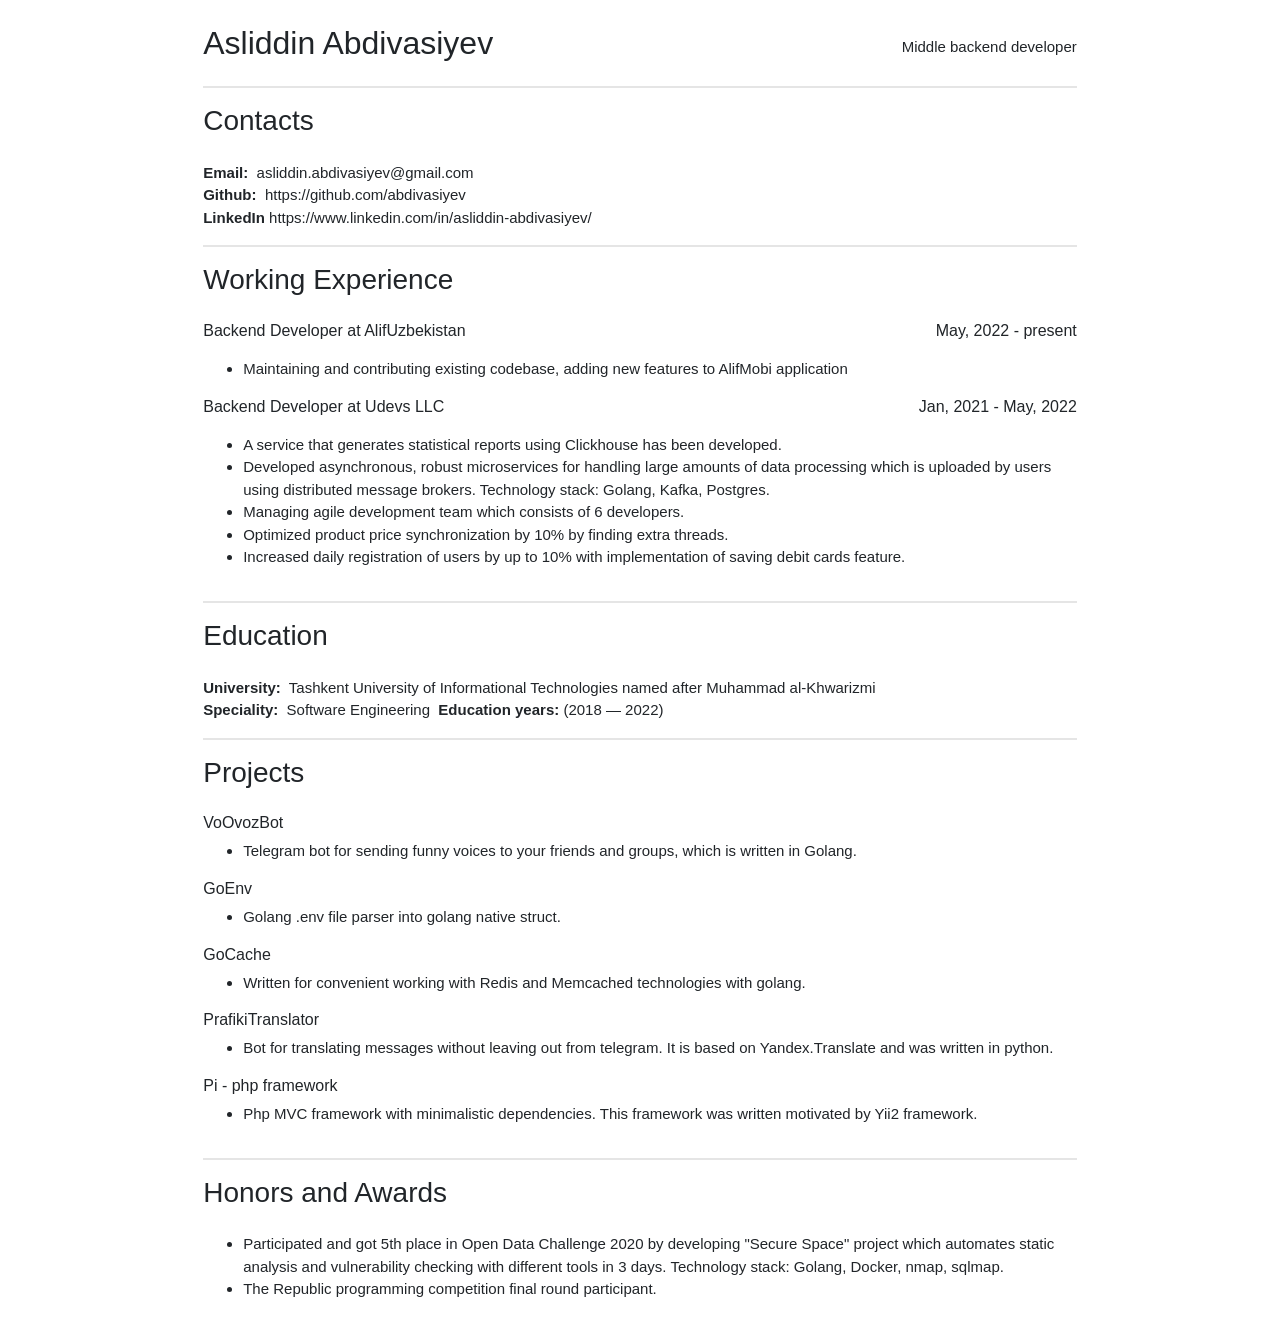
==== index.html @ f3519c17 "Update index.html" ====
<!DOCTYPE html>
<html lang="en">
  <head>
    <meta charset="UTF-8" />
    <meta http-equiv="X-UA-Compatible" content="IE=edge" />
    <meta name="viewport" content="width=device-width, initial-scale=1.0" />

    <link
      rel="stylesheet"
      href="https://maxcdn.bootstrapcdn.com/bootstrap/4.0.0/css/bootstrap.min.css"
      integrity="sha384-Gn5384xqQ1aoWXA+058RXPxPg6fy4IWvTNh0E263XmFcJlSAwiGgFAW/dAiS6JXm"
      crossorigin="anonymous"
    />
    <link
      rel="stylesheet"
      href="https://cdnjs.cloudflare.com/ajax/libs/font-awesome/6.0.0-beta3/css/all.min.css"
      integrity="sha512-Fo3rlrZj/k7ujTnHg4CGR2D7kSs0v4LLanw2qksYuRlEzO+tcaEPQogQ0KaoGN26/zrn20ImR1DfuLWnOo7aBA=="
      crossorigin="anonymous"
      referrerpolicy="no-referrer"
    />

    <style>
      body {
        font-size: 15px;
      }

      hr {
        margin-top: 1rem;
        margin-bottom: 1rem;
        border: 0;
        border-top: 2px solid rgba(0, 0, 0, 0.1);
      }

      ul {
        list-style-type: disc;
      }
    </style>
    <title>azizovich.uz</title>
  </head>
  <body>
    <div class="container p-4">
      <div style="width: 80%; margin: auto">
        <div class="row">
          <div class="col-12">
            <div class="row" style="align-items: center">
              <div class="col-6">
                <h2 class="text-left display-5">Asliddin Abdivasiyev</h2>
              </div>
              <div class="col-6 text-right">Middle backend developer</div>
            </div>
            <hr />
            <div class="row">
              <div class="col-12">
                <h3>Contacts</h3>
                <div class="row mt-4">
                  <div class="col-12">
                    <b>Email:</b>&nbsp;
                    <span>asliddin.abdivasiyev@gmail.com</span>
                    <br />
                    <b>Github:</b>&nbsp;
                    <span>https://github.com/abdivasiyev</span>
                    <br />
                    <b>LinkedIn</b>
                    <span>https://www.linkedin.com/in/asliddin-abdivasiyev/</span>
                  </div>
                </div>
              </div>
            </div>
            <hr />
            <div class="row">
              <div class="col-12">
                <h3>Working Experience</h3>
                <div class="row mt-4">
                  <div class="col-12">
                    <div class="row" style="justify-content: space-around">
                      <div class="col-6">
                        <h6>Backend Developer at AlifUzbekistan</h6>
                      </div>
                      <div class="col-6 text-right">
                        <h6>May, 2022 - present</h6>
                      </div>
                    </div>
                  </div>
                  <div class="col-12">
                    <ul style="margin-top: 10px">
                      <li>
                        Maintaining and contributing existing codebase, adding new features to AlifMobi application
                      </li>
                    </ul>
                  </div>
                  <hr />
                  <div class="col-12">
                    <div class="row" style="justify-content: space-around">
                      <div class="col-6">
                        <h6>Backend Developer at Udevs LLC</h6>
                      </div>
                      <div class="col-6 text-right">
                        <h6>Jan, 2021 - May, 2022</h6>
                      </div>
                    </div>
                  </div>
                  <div class="col-12">
                    <ul style="margin-top: 10px">
                      <li>
                        A service that generates statistical reports using
                        Clickhouse has been developed.
                      </li>
                      <li>
                        Developed asynchronous, robust microservices for
                        handling large amounts of data processing which is
                        uploaded by users using distributed message brokers.
                        Technology stack: Golang, Kafka, Postgres.
                      </li>
                      <li>
                        Managing agile development team which consists of 6
                        developers.
                      </li>
                      <li>
                        Optimized product price synchronization by 10% by
                        finding extra threads.
                      </li>
                      <li>
                        Increased daily registration of users by up to 10% with
                        implementation of saving debit cards feature.
                      </li>
                    </ul>
                  </div>
                </div>
              </div>
            </div>
            <hr />
            <div class="row">
              <div class="col-12">
                <h3>Education</h3>
                <div class="row mt-4">
                  <div class="col-12">
                    <b>University:</b>&nbsp;
                    <span>
                      Tashkent University of Informational Technologies named
                      after Muhammad al-Khwarizmi
                    </span>
                    <br />
                    <b>Speciality:</b>&nbsp;
                    <span>Software Engineering</span>&nbsp;
                    <b>Education years:</b>
                    <span>(2018&nbsp;—&nbsp;2022)</span>
                  </div>
                </div>
              </div>
            </div>
            <hr />
            <div class="row">
              <div class="col-12">
                <h3>Projects</h3>
                <div class="row mt-4">
                  <div class="col-12">
                    <h6>VoOvozBot</h6>
                    <ul>
                      <li>
                        Telegram bot for sending funny voices to your friends
                        and groups, which is written in Golang.
                      </li>
                    </ul>
                  </div>
                  <div class="col-12">
                    <h6>GoEnv</h6>
                    <ul>
                      <li>
                        Golang .env file parser into golang native struct.
                      </li>
                    </ul>
                  </div>
                  <div class="col-12">
                    <h6>GoCache</h6>
                    <ul>
                      <li>
                        Written for convenient working with Redis and Memcached
                        technologies with golang.
                      </li>
                    </ul>
                  </div>
                  <div class="col-12">
                    <h6>PrafikiTranslator</h6>
                    <ul>
                      <li>
                        Bot for translating messages without leaving out from
                        telegram. It is based on Yandex.Translate and was
                        written in python.
                      </li>
                    </ul>
                  </div>
                  <div class="col-12">
                    <h6>Pi - php framework</h6>
                    <ul>
                      <li>
                        Php MVC framework with minimalistic dependencies. This
                        framework was written motivated by Yii2 framework.
                      </li>
                    </ul>
                  </div>
                </div>
              </div>
            </div>
            <hr />
            <div class="row">
              <div class="col-12">
                <h3>Honors and Awards</h3>
                <div class="row mt-4">
                  <div class="col-12">
                    <ul>
                      <li>
                        Participated and got 5th place in Open Data Challenge
                        2020 by developing "Secure Space" project which
                        automates static analysis and vulnerability checking
                        with different tools in 3 days. Technology stack:
                        Golang, Docker, nmap, sqlmap.
                      </li>
                      <li>
                        The Republic programming competition final round
                        participant.
                      </li>
                    </ul>
                  </div>
                </div>
              </div>
            </div>
          </div>
        </div>
      </div>
    </div>
  </body>
</html>
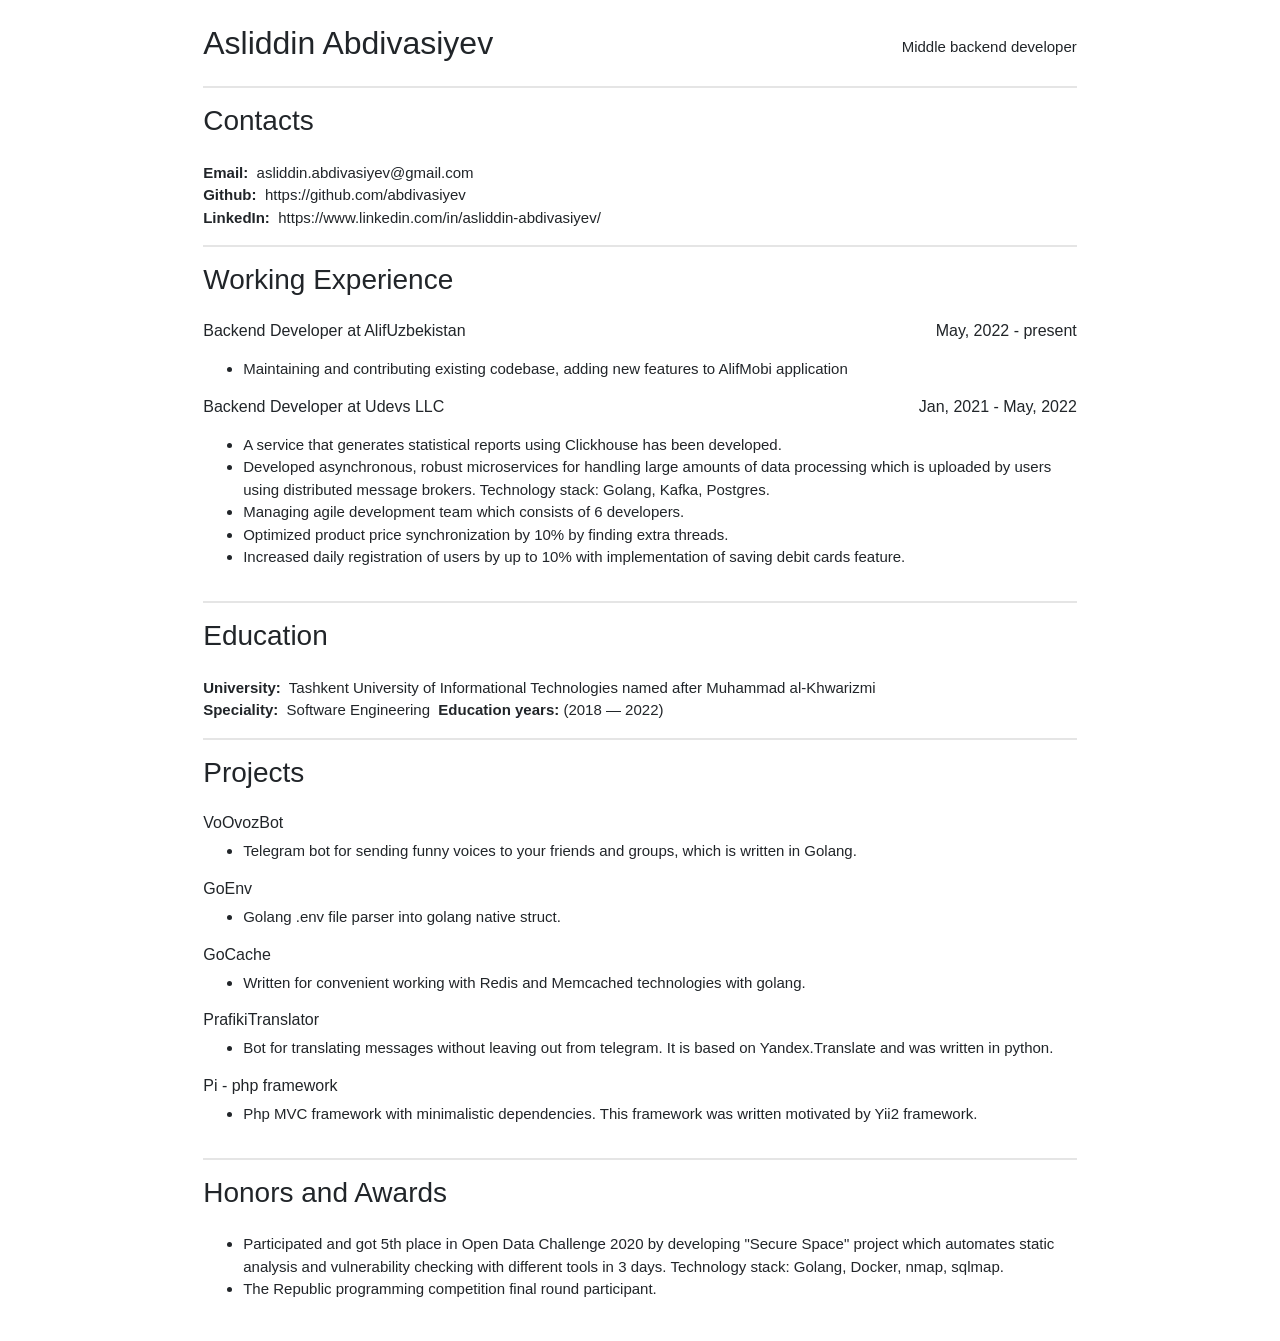
==== commit dff0c5b2: "Update index.html" ====
--- a/index.html
+++ b/index.html
@@ -60,7 +60,7 @@
                     <b>Github:</b>&nbsp;
                     <span>https://github.com/abdivasiyev</span>
                     <br />
-                    <b>LinkedIn</b>
+                    <b>LinkedIn:</b>&nbsp;
                     <span>https://www.linkedin.com/in/asliddin-abdivasiyev/</span>
                   </div>
                 </div>
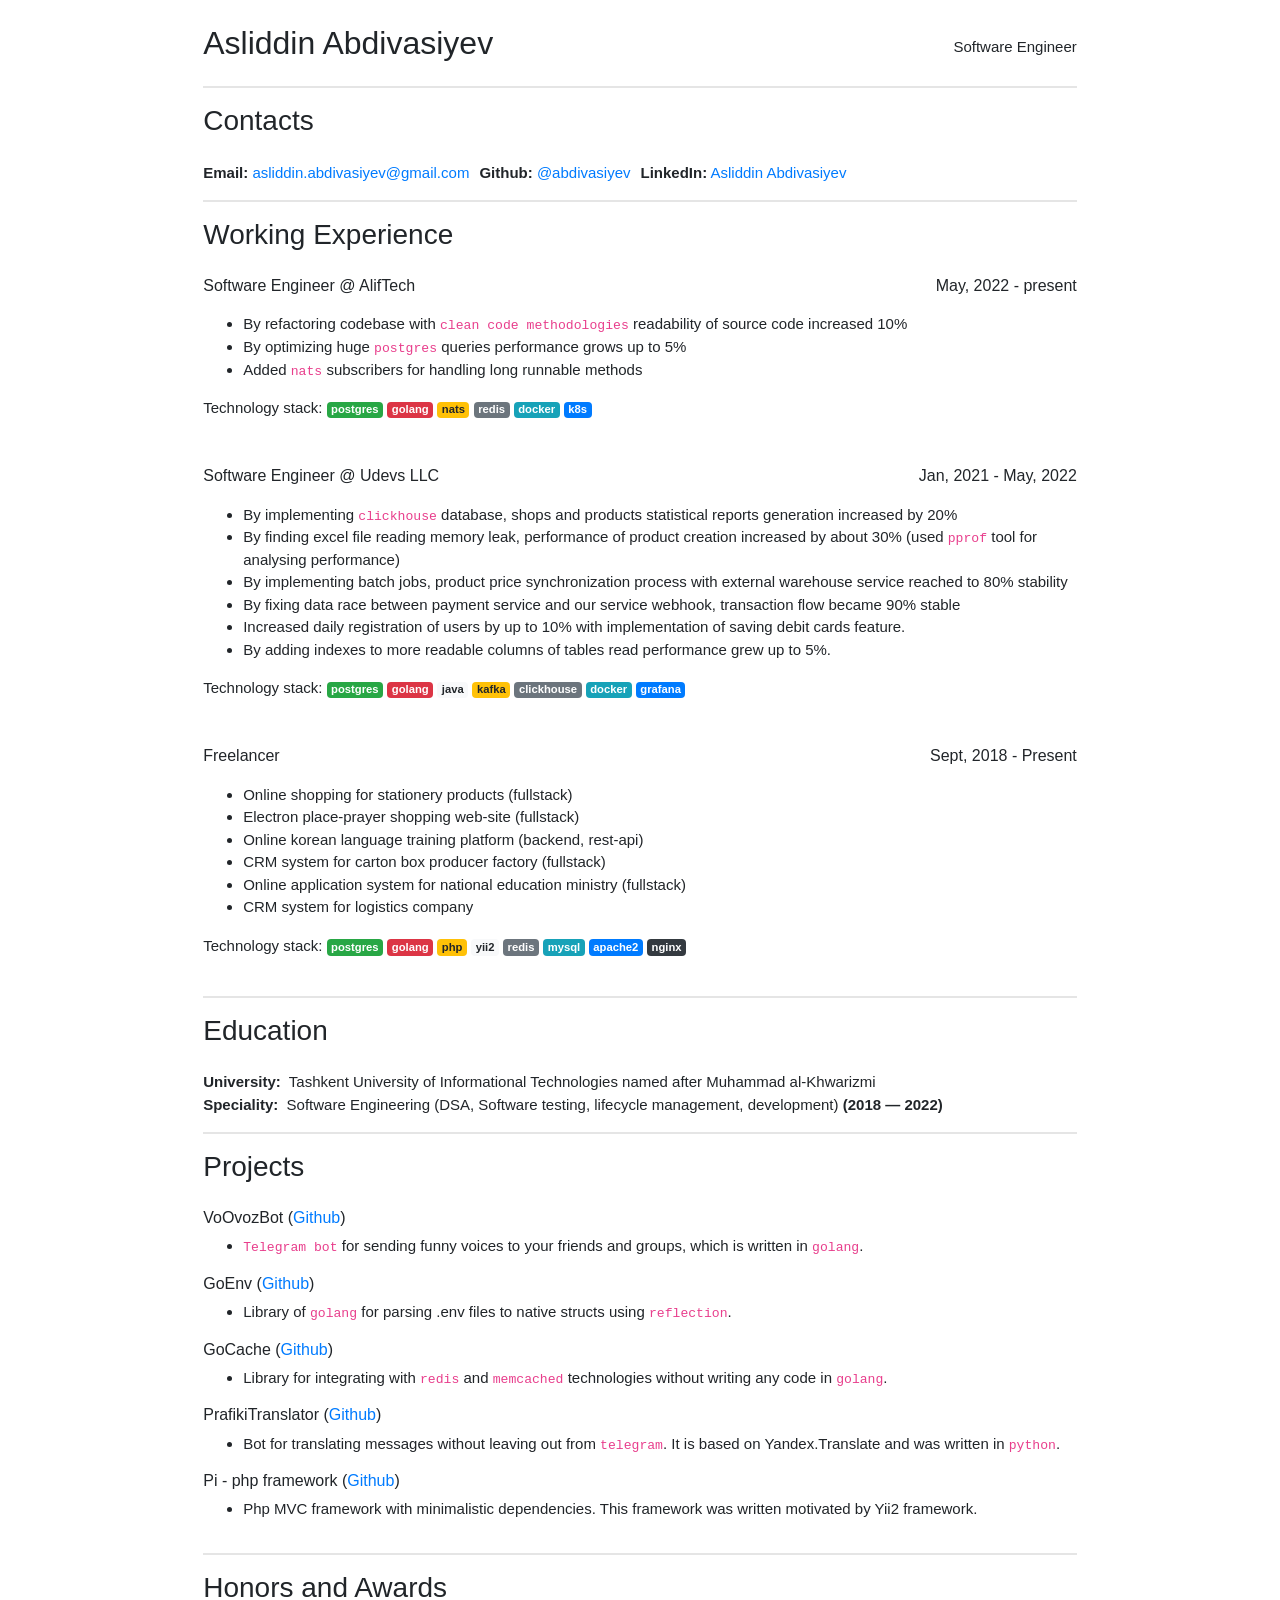
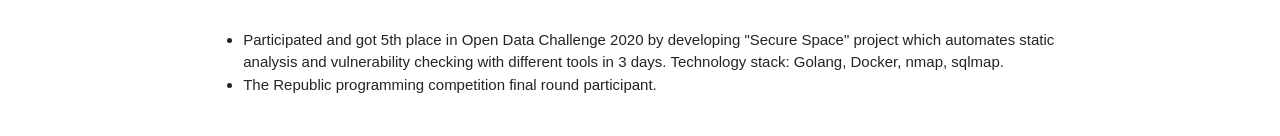
==== commit b27b082f: "changes" ====
--- a/index.html
+++ b/index.html
@@ -46,7 +46,7 @@
               <div class="col-6">
                 <h2 class="text-left display-5">Asliddin Abdivasiyev</h2>
               </div>
-              <div class="col-6 text-right">Middle backend developer</div>
+              <div class="col-6 text-right">Software Engineer</div>
             </div>
             <hr />
             <div class="row">
@@ -54,14 +54,11 @@
                 <h3>Contacts</h3>
                 <div class="row mt-4">
                   <div class="col-12">
-                    <b>Email:</b>&nbsp;
-                    <span>asliddin.abdivasiyev@gmail.com</span>
-                    <br />
-                    <b>Github:</b>&nbsp;
-                    <span>https://github.com/abdivasiyev</span>
-                    <br />
-                    <b>LinkedIn:</b>&nbsp;
-                    <span>https://www.linkedin.com/in/asliddin-abdivasiyev/</span>
+                    <ul style="list-style: none; margin: 0; padding: 0; display: flex;">
+                      <li><b>Email:</b>&nbsp;<span><a href="mailto:asliddin.abdivasiyev@gmail.com">asliddin.abdivasiyev@gmail.com</a></span></li>
+                      <li style="padding-left: 10px;"><b>Github:</b>&nbsp;<span><a href="https://github.com/abdivasiyev">@abdivasiyev</a></span></li>
+                      <li style="padding-left: 10px;"><b>LinkedIn:</b>&nbsp;<span><a href="https://www.linkedin.com/in/asliddin-abdivasiyev/">Asliddin Abdivasiyev</a></span></li>
+                    </ul>
                   </div>
                 </div>
               </div>
@@ -74,7 +71,7 @@
                   <div class="col-12">
                     <div class="row" style="justify-content: space-around">
                       <div class="col-6">
-                        <h6>Backend Developer at AlifUzbekistan</h6>
+                        <h6>Software Engineer @ AlifTech</h6>
                       </div>
                       <div class="col-6 text-right">
                         <h6>May, 2022 - present</h6>
@@ -83,16 +80,28 @@
                   </div>
                   <div class="col-12">
                     <ul style="margin-top: 10px">
-                      <li>
-                        Maintaining and contributing existing codebase, adding new features to AlifMobi application
-                      </li>
-                    </ul>
-                  </div>
-                  <hr />
+                      <li>By refactoring codebase with <code>clean code methodologies</code> readability of source code increased 10%</li>
+                      <li>By optimizing huge <code>postgres</code> queries performance grows up to 5%</li>
+                      <li>Added <code>nats</code> subscribers for handling long runnable methods</li>
+                    </ul>
+                    <div class="row">
+                      <div class="col-12">
+                        Technology stack:&nbsp;<span class="badge badge-success">postgres</span>
+                        <span class="badge badge-danger">golang</span>
+                        <span class="badge badge-warning">nats</span>
+                        <span class="badge badge-secondary">redis</span>
+                        <span class="badge badge-info">docker</span>
+                        <span class="badge badge-primary">k8s</span>
+                      </div>
+                    </div>
+                    <br>
+                  </div>
+                  </div>
+                <div class="row mt-4">
                   <div class="col-12">
                     <div class="row" style="justify-content: space-around">
                       <div class="col-6">
-                        <h6>Backend Developer at Udevs LLC</h6>
+                        <h6>Software Engineer @ Udevs LLC</h6>
                       </div>
                       <div class="col-6 text-right">
                         <h6>Jan, 2021 - May, 2022</h6>
@@ -101,29 +110,60 @@
                   </div>
                   <div class="col-12">
                     <ul style="margin-top: 10px">
-                      <li>
-                        A service that generates statistical reports using
-                        Clickhouse has been developed.
-                      </li>
-                      <li>
-                        Developed asynchronous, robust microservices for
-                        handling large amounts of data processing which is
-                        uploaded by users using distributed message brokers.
-                        Technology stack: Golang, Kafka, Postgres.
-                      </li>
-                      <li>
-                        Managing agile development team which consists of 6
-                        developers.
-                      </li>
-                      <li>
-                        Optimized product price synchronization by 10% by
-                        finding extra threads.
-                      </li>
-                      <li>
-                        Increased daily registration of users by up to 10% with
-                        implementation of saving debit cards feature.
-                      </li>
-                    </ul>
+                      <li>By implementing <code>clickhouse</code> database, shops and products statistical reports generation increased by 20%</li>
+                      <li>By finding excel file reading memory leak, performance of product creation increased by about 30% (used <code>pprof</code> tool for analysing performance)</li>
+                      <li>By implementing batch jobs, product price synchronization process with external warehouse service reached to 80% stability</li>
+                      <li>By fixing data race between payment service and our service webhook, transaction flow became 90% stable</li>
+                      <li>Increased daily registration of users by up to 10% with implementation of saving debit cards feature.</li>
+                      <li>By adding indexes to more readable columns of tables read performance grew up to 5%.</li>
+                    </ul>
+                    <div class="row">
+                      <div class="col-12">
+                        Technology stack:&nbsp;<span class="badge badge-success">postgres</span>
+                        <span class="badge badge-danger">golang</span>
+                        <span class="badge badge-light">java</span>
+                        <span class="badge badge-warning">kafka</span>
+                        <span class="badge badge-secondary">clickhouse</span>
+                        <span class="badge badge-info">docker</span>
+                        <span class="badge badge-primary">grafana</span>
+                      </div>
+                    </div>
+                    <br>
+                  </div>
+                  </div>
+                <div class="row mt-4">
+                  <div class="col-12">
+                    <div class="row" style="justify-content: space-around">
+                      <div class="col-6">
+                        <h6>Freelancer</h6>
+                      </div>
+                      <div class="col-6 text-right">
+                        <h6>Sept, 2018 - Present</h6>
+                      </div>
+                    </div>
+                  </div>
+                  <div class="col-12">
+                    <ul style="margin-top: 10px">
+                      <li>Online shopping for stationery products (fullstack)</li>
+                      <li>Electron place-prayer shopping web-site (fullstack)</li>
+                      <li>Online korean language training platform (backend, rest-api)</li>
+                      <li>CRM system for carton box producer factory (fullstack)</li>
+                      <li>Online application system for national education ministry (fullstack)</li>
+                      <li>CRM system for logistics company</li>
+                    </ul>
+                    <div class="row">
+                      <div class="col-12">
+                        Technology stack:&nbsp;<span class="badge badge-success">postgres</span>
+                        <span class="badge badge-danger">golang</span>
+                        <span class="badge badge-warning">php</span>
+                        <span class="badge badge-light">yii2</span>
+                        <span class="badge badge-secondary">redis</span>
+                        <span class="badge badge-info">mysql</span>
+                        <span class="badge badge-primary">apache2</span>
+                        <span class="badge badge-dark">nginx</span>
+                      </div>
+                    </div>
+                    <br>
                   </div>
                 </div>
               </div>
@@ -141,9 +181,7 @@
                     </span>
                     <br />
                     <b>Speciality:</b>&nbsp;
-                    <span>Software Engineering</span>&nbsp;
-                    <b>Education years:</b>
-                    <span>(2018&nbsp;—&nbsp;2022)</span>
+                    <span>Software Engineering (DSA, Software testing, lifecycle management, development) <b>(2018&nbsp;—&nbsp;2022)</b></span>
                   </div>
                 </div>
               </div>
@@ -154,43 +192,42 @@
                 <h3>Projects</h3>
                 <div class="row mt-4">
                   <div class="col-12">
-                    <h6>VoOvozBot</h6>
-                    <ul>
-                      <li>
-                        Telegram bot for sending funny voices to your friends
-                        and groups, which is written in Golang.
-                      </li>
-                    </ul>
-                  </div>
-                  <div class="col-12">
-                    <h6>GoEnv</h6>
-                    <ul>
-                      <li>
-                        Golang .env file parser into golang native struct.
-                      </li>
-                    </ul>
-                  </div>
-                  <div class="col-12">
-                    <h6>GoCache</h6>
-                    <ul>
-                      <li>
-                        Written for convenient working with Redis and Memcached
-                        technologies with golang.
-                      </li>
-                    </ul>
-                  </div>
-                  <div class="col-12">
-                    <h6>PrafikiTranslator</h6>
+                    <h6>VoOvozBot (<a href="https://github.com/abdivasiyev/voovozbot">Github</a>)</h6>
+                    <ul>
+                      <li>
+                        <code>Telegram bot</code> for sending funny voices to your friends
+                        and groups, which is written in <code>golang</code>.
+                      </li>
+                    </ul>
+                  </div>
+                  <div class="col-12">
+                    <h6>GoEnv (<a href="https://github.com/abdivasiyev/goenv">Github</a>)</h6>
+                    <ul>
+                      <li>
+                        Library of <code>golang</code> for parsing .env files to native structs using <code>reflection</code>.
+                      </li>
+                    </ul>
+                  </div>
+                  <div class="col-12">
+                    <h6>GoCache (<a href="https://github.com/abdivasiyev/gocache">Github</a>)</h6>
+                    <ul>
+                      <li>
+                        Library for integrating with <code>redis</code> and <code>memcached</code> technologies without writing any code in <code>golang</code>.
+                      </li>
+                    </ul>
+                  </div>
+                  <div class="col-12">
+                    <h6>PrafikiTranslator (<a href="https://github.com/abdivasiyev/prafiki_translator">Github</a>)</h6>
                     <ul>
                       <li>
                         Bot for translating messages without leaving out from
-                        telegram. It is based on Yandex.Translate and was
-                        written in python.
-                      </li>
-                    </ul>
-                  </div>
-                  <div class="col-12">
-                    <h6>Pi - php framework</h6>
+                        <code>telegram</code>. It is based on Yandex.Translate and was
+                        written in <code>python</code>.
+                      </li>
+                    </ul>
+                  </div>
+                  <div class="col-12">
+                    <h6>Pi - php framework (<a href="https://github.com/abdivasiyev/Pi">Github</a>)</h6>
                     <ul>
                       <li>
                         Php MVC framework with minimalistic dependencies. This
@@ -228,5 +265,20 @@
         </div>
       </div>
     </div>
+    <!-- Yandex.Metrika counter -->
+    <script type="text/javascript" >
+       (function(m,e,t,r,i,k,a){m[i]=m[i]||function(){(m[i].a=m[i].a||[]).push(arguments)};
+       m[i].l=1*new Date();k=e.createElement(t),a=e.getElementsByTagName(t)[0],k.async=1,k.src=r,a.parentNode.insertBefore(k,a)})
+       (window, document, "script", "https://mc.yandex.ru/metrika/tag.js", "ym");
+
+       ym(89106985, "init", {
+            clickmap:true,
+            trackLinks:true,
+            accurateTrackBounce:true,
+            webvisor:true
+       });
+    </script>
+    <noscript><div><img src="https://mc.yandex.ru/watch/89106985" style="position:absolute; left:-9999px;" alt="" /></div></noscript>
+    <!-- /Yandex.Metrika counter -->
   </body>
 </html>
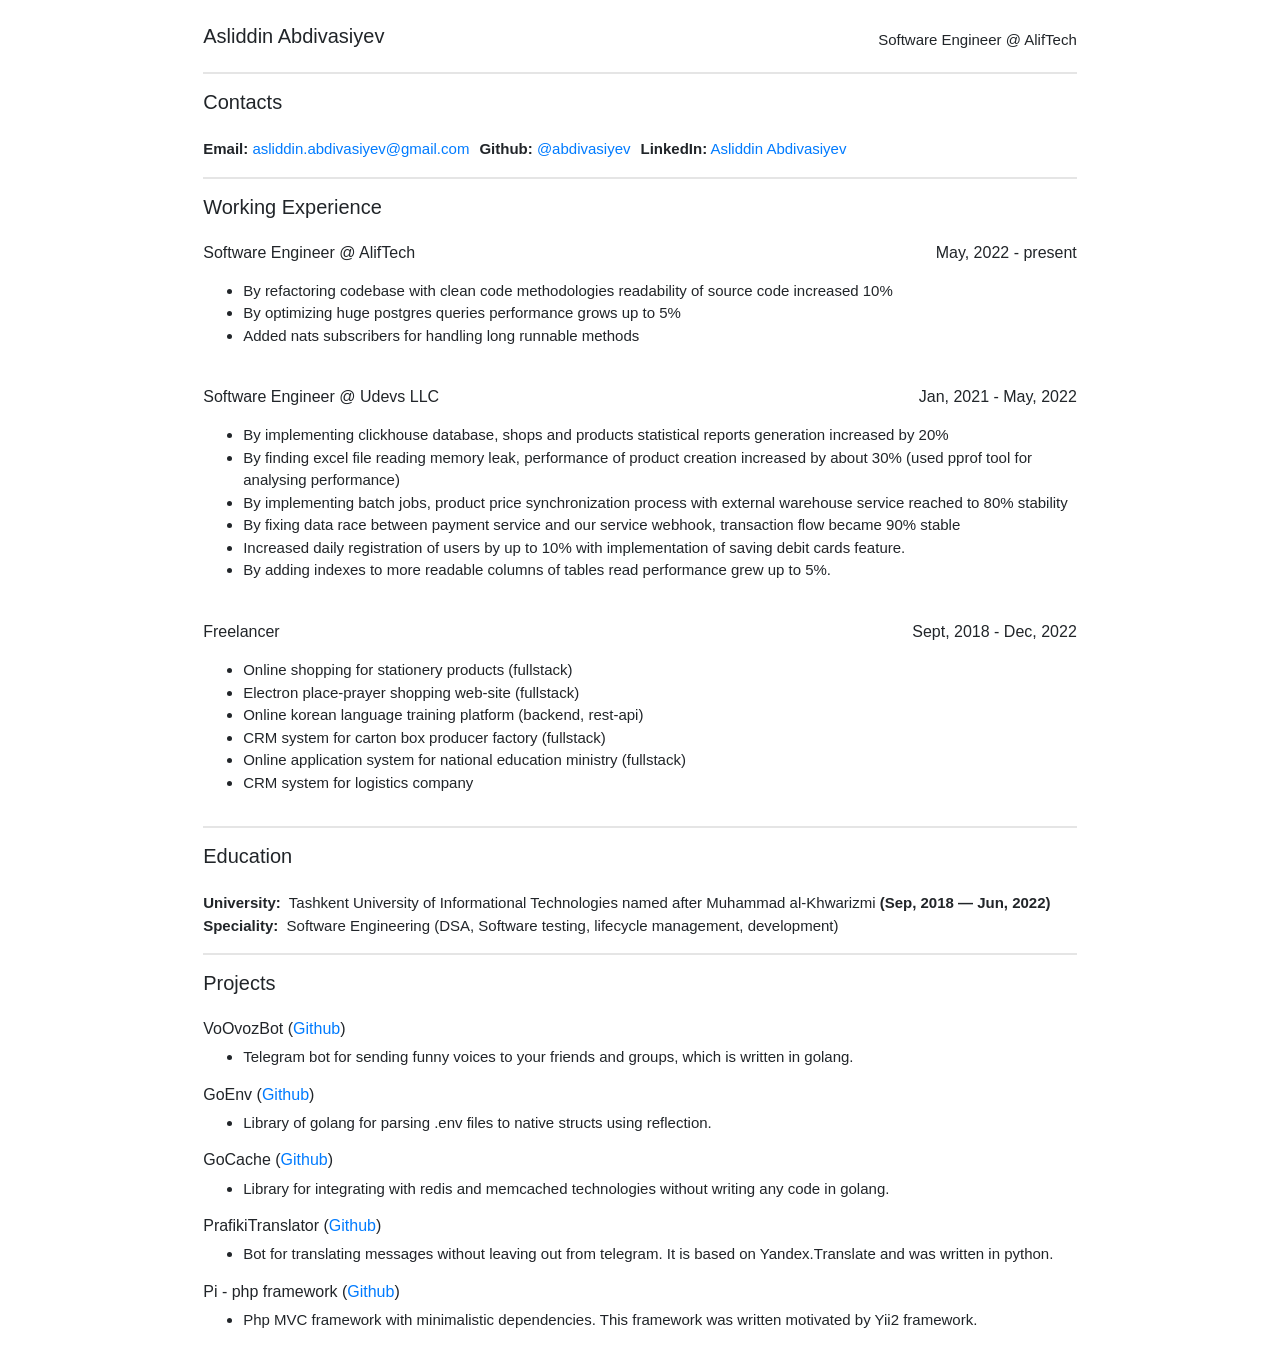
==== commit e1290fac: "feat: update cv data" ====
--- a/index.html
+++ b/index.html
@@ -44,20 +44,48 @@
           <div class="col-12">
             <div class="row" style="align-items: center">
               <div class="col-6">
-                <h2 class="text-left display-5">Asliddin Abdivasiyev</h2>
-              </div>
-              <div class="col-6 text-right">Software Engineer</div>
+                <h5 class="text-left display-5 text-underline">
+                  Asliddin Abdivasiyev
+                </h5>
+              </div>
+              <div class="col-6 text-right">Software Engineer @ AlifTech</div>
             </div>
             <hr />
             <div class="row">
               <div class="col-12">
-                <h3>Contacts</h3>
-                <div class="row mt-4">
-                  <div class="col-12">
-                    <ul style="list-style: none; margin: 0; padding: 0; display: flex;">
-                      <li><b>Email:</b>&nbsp;<span><a href="mailto:asliddin.abdivasiyev@gmail.com">asliddin.abdivasiyev@gmail.com</a></span></li>
-                      <li style="padding-left: 10px;"><b>Github:</b>&nbsp;<span><a href="https://github.com/abdivasiyev">@abdivasiyev</a></span></li>
-                      <li style="padding-left: 10px;"><b>LinkedIn:</b>&nbsp;<span><a href="https://www.linkedin.com/in/asliddin-abdivasiyev/">Asliddin Abdivasiyev</a></span></li>
+                <h5>Contacts</h5>
+                <div class="row mt-4">
+                  <div class="col-12">
+                    <ul
+                      style="
+                        list-style: none;
+                        margin: 0;
+                        padding: 0;
+                        display: flex;
+                      "
+                    >
+                      <li>
+                        <b>Email:</b>&nbsp;<span
+                          ><a href="mailto:asliddin.abdivasiyev@gmail.com"
+                            >asliddin.abdivasiyev@gmail.com</a
+                          ></span
+                        >
+                      </li>
+                      <li style="padding-left: 10px">
+                        <b>Github:</b>&nbsp;<span
+                          ><a href="https://github.com/abdivasiyev"
+                            >@abdivasiyev</a
+                          ></span
+                        >
+                      </li>
+                      <li style="padding-left: 10px">
+                        <b>LinkedIn:</b>&nbsp;<span
+                          ><a
+                            href="https://www.linkedin.com/in/asliddin-abdivasiyev/"
+                            >Asliddin Abdivasiyev</a
+                          ></span
+                        >
+                      </li>
                     </ul>
                   </div>
                 </div>
@@ -66,7 +94,7 @@
             <hr />
             <div class="row">
               <div class="col-12">
-                <h3>Working Experience</h3>
+                <h5>Working Experience</h5>
                 <div class="row mt-4">
                   <div class="col-12">
                     <div class="row" style="justify-content: space-around">
@@ -80,23 +108,21 @@
                   </div>
                   <div class="col-12">
                     <ul style="margin-top: 10px">
-                      <li>By refactoring codebase with <code>clean code methodologies</code> readability of source code increased 10%</li>
-                      <li>By optimizing huge <code>postgres</code> queries performance grows up to 5%</li>
-                      <li>Added <code>nats</code> subscribers for handling long runnable methods</li>
-                    </ul>
-                    <div class="row">
-                      <div class="col-12">
-                        Technology stack:&nbsp;<span class="badge badge-success">postgres</span>
-                        <span class="badge badge-danger">golang</span>
-                        <span class="badge badge-warning">nats</span>
-                        <span class="badge badge-secondary">redis</span>
-                        <span class="badge badge-info">docker</span>
-                        <span class="badge badge-primary">k8s</span>
-                      </div>
-                    </div>
-                    <br>
-                  </div>
-                  </div>
+                      <li>
+                        By refactoring codebase with clean code methodologies
+                        readability of source code increased 10%
+                      </li>
+                      <li>
+                        By optimizing huge postgres queries performance grows up
+                        to 5%
+                      </li>
+                      <li>
+                        Added nats subscribers for handling long runnable
+                        methods
+                      </li>
+                    </ul>
+                  </div>
+                </div>
                 <div class="row mt-4">
                   <div class="col-12">
                     <div class="row" style="justify-content: space-around">
@@ -110,27 +136,35 @@
                   </div>
                   <div class="col-12">
                     <ul style="margin-top: 10px">
-                      <li>By implementing <code>clickhouse</code> database, shops and products statistical reports generation increased by 20%</li>
-                      <li>By finding excel file reading memory leak, performance of product creation increased by about 30% (used <code>pprof</code> tool for analysing performance)</li>
-                      <li>By implementing batch jobs, product price synchronization process with external warehouse service reached to 80% stability</li>
-                      <li>By fixing data race between payment service and our service webhook, transaction flow became 90% stable</li>
-                      <li>Increased daily registration of users by up to 10% with implementation of saving debit cards feature.</li>
-                      <li>By adding indexes to more readable columns of tables read performance grew up to 5%.</li>
-                    </ul>
-                    <div class="row">
-                      <div class="col-12">
-                        Technology stack:&nbsp;<span class="badge badge-success">postgres</span>
-                        <span class="badge badge-danger">golang</span>
-                        <span class="badge badge-light">java</span>
-                        <span class="badge badge-warning">kafka</span>
-                        <span class="badge badge-secondary">clickhouse</span>
-                        <span class="badge badge-info">docker</span>
-                        <span class="badge badge-primary">grafana</span>
-                      </div>
-                    </div>
-                    <br>
-                  </div>
-                  </div>
+                      <li>
+                        By implementing clickhouse database, shops and products
+                        statistical reports generation increased by 20%
+                      </li>
+                      <li>
+                        By finding excel file reading memory leak, performance
+                        of product creation increased by about 30% (used pprof
+                        tool for analysing performance)
+                      </li>
+                      <li>
+                        By implementing batch jobs, product price
+                        synchronization process with external warehouse service
+                        reached to 80% stability
+                      </li>
+                      <li>
+                        By fixing data race between payment service and our
+                        service webhook, transaction flow became 90% stable
+                      </li>
+                      <li>
+                        Increased daily registration of users by up to 10% with
+                        implementation of saving debit cards feature.
+                      </li>
+                      <li>
+                        By adding indexes to more readable columns of tables
+                        read performance grew up to 5%.
+                      </li>
+                    </ul>
+                  </div>
+                </div>
                 <div class="row mt-4">
                   <div class="col-12">
                     <div class="row" style="justify-content: space-around">
@@ -138,32 +172,31 @@
                         <h6>Freelancer</h6>
                       </div>
                       <div class="col-6 text-right">
-                        <h6>Sept, 2018 - Present</h6>
+                        <h6>Sept, 2018 - Dec, 2022</h6>
                       </div>
                     </div>
                   </div>
                   <div class="col-12">
                     <ul style="margin-top: 10px">
-                      <li>Online shopping for stationery products (fullstack)</li>
-                      <li>Electron place-prayer shopping web-site (fullstack)</li>
-                      <li>Online korean language training platform (backend, rest-api)</li>
-                      <li>CRM system for carton box producer factory (fullstack)</li>
-                      <li>Online application system for national education ministry (fullstack)</li>
+                      <li>
+                        Online shopping for stationery products (fullstack)
+                      </li>
+                      <li>
+                        Electron place-prayer shopping web-site (fullstack)
+                      </li>
+                      <li>
+                        Online korean language training platform (backend,
+                        rest-api)
+                      </li>
+                      <li>
+                        CRM system for carton box producer factory (fullstack)
+                      </li>
+                      <li>
+                        Online application system for national education
+                        ministry (fullstack)
+                      </li>
                       <li>CRM system for logistics company</li>
                     </ul>
-                    <div class="row">
-                      <div class="col-12">
-                        Technology stack:&nbsp;<span class="badge badge-success">postgres</span>
-                        <span class="badge badge-danger">golang</span>
-                        <span class="badge badge-warning">php</span>
-                        <span class="badge badge-light">yii2</span>
-                        <span class="badge badge-secondary">redis</span>
-                        <span class="badge badge-info">mysql</span>
-                        <span class="badge badge-primary">apache2</span>
-                        <span class="badge badge-dark">nginx</span>
-                      </div>
-                    </div>
-                    <br>
                   </div>
                 </div>
               </div>
@@ -171,17 +204,20 @@
             <hr />
             <div class="row">
               <div class="col-12">
-                <h3>Education</h3>
+                <h5>Education</h5>
                 <div class="row mt-4">
                   <div class="col-12">
                     <b>University:</b>&nbsp;
                     <span>
                       Tashkent University of Informational Technologies named
-                      after Muhammad al-Khwarizmi
+                      after Muhammad al-Khwarizmi <b>(Sep, 2018&nbsp;—&nbsp;Jun, 2022)</b>
                     </span>
                     <br />
                     <b>Speciality:</b>&nbsp;
-                    <span>Software Engineering (DSA, Software testing, lifecycle management, development) <b>(2018&nbsp;—&nbsp;2022)</b></span>
+                    <span
+                      >Software Engineering (DSA, Software testing, lifecycle
+                      management, development)</span
+                    >
                   </div>
                 </div>
               </div>
@@ -189,72 +225,74 @@
             <hr />
             <div class="row">
               <div class="col-12">
-                <h3>Projects</h3>
-                <div class="row mt-4">
-                  <div class="col-12">
-                    <h6>VoOvozBot (<a href="https://github.com/abdivasiyev/voovozbot">Github</a>)</h6>
-                    <ul>
-                      <li>
-                        <code>Telegram bot</code> for sending funny voices to your friends
-                        and groups, which is written in <code>golang</code>.
-                      </li>
-                    </ul>
-                  </div>
-                  <div class="col-12">
-                    <h6>GoEnv (<a href="https://github.com/abdivasiyev/goenv">Github</a>)</h6>
-                    <ul>
-                      <li>
-                        Library of <code>golang</code> for parsing .env files to native structs using <code>reflection</code>.
-                      </li>
-                    </ul>
-                  </div>
-                  <div class="col-12">
-                    <h6>GoCache (<a href="https://github.com/abdivasiyev/gocache">Github</a>)</h6>
-                    <ul>
-                      <li>
-                        Library for integrating with <code>redis</code> and <code>memcached</code> technologies without writing any code in <code>golang</code>.
-                      </li>
-                    </ul>
-                  </div>
-                  <div class="col-12">
-                    <h6>PrafikiTranslator (<a href="https://github.com/abdivasiyev/prafiki_translator">Github</a>)</h6>
+                <h5>Projects</h5>
+                <div class="row mt-4">
+                  <div class="col-12">
+                    <h6>
+                      VoOvozBot (<a
+                        href="https://github.com/abdivasiyev/voovozbot"
+                        >Github</a
+                      >)
+                    </h6>
+                    <ul>
+                      <li>
+                        Telegram bot for sending funny voices to your friends
+                        and groups, which is written in golang.
+                      </li>
+                    </ul>
+                  </div>
+                  <div class="col-12">
+                    <h6>
+                      GoEnv (<a href="https://github.com/abdivasiyev/goenv"
+                        >Github</a
+                      >)
+                    </h6>
+                    <ul>
+                      <li>
+                        Library of golang for parsing .env files to native
+                        structs using reflection.
+                      </li>
+                    </ul>
+                  </div>
+                  <div class="col-12">
+                    <h6>
+                      GoCache (<a href="https://github.com/abdivasiyev/gocache"
+                        >Github</a
+                      >)
+                    </h6>
+                    <ul>
+                      <li>
+                        Library for integrating with redis and memcached
+                        technologies without writing any code in golang.
+                      </li>
+                    </ul>
+                  </div>
+                  <div class="col-12">
+                    <h6>
+                      PrafikiTranslator (<a
+                        href="https://github.com/abdivasiyev/prafiki_translator"
+                        >Github</a
+                      >)
+                    </h6>
                     <ul>
                       <li>
                         Bot for translating messages without leaving out from
-                        <code>telegram</code>. It is based on Yandex.Translate and was
-                        written in <code>python</code>.
-                      </li>
-                    </ul>
-                  </div>
-                  <div class="col-12">
-                    <h6>Pi - php framework (<a href="https://github.com/abdivasiyev/Pi">Github</a>)</h6>
+                        telegram. It is based on Yandex.Translate and was
+                        written in python.
+                      </li>
+                    </ul>
+                  </div>
+                  <div class="col-12">
+                    <h6>
+                      Pi - php framework (<a
+                        href="https://github.com/abdivasiyev/Pi"
+                        >Github</a
+                      >)
+                    </h6>
                     <ul>
                       <li>
                         Php MVC framework with minimalistic dependencies. This
                         framework was written motivated by Yii2 framework.
-                      </li>
-                    </ul>
-                  </div>
-                </div>
-              </div>
-            </div>
-            <hr />
-            <div class="row">
-              <div class="col-12">
-                <h3>Honors and Awards</h3>
-                <div class="row mt-4">
-                  <div class="col-12">
-                    <ul>
-                      <li>
-                        Participated and got 5th place in Open Data Challenge
-                        2020 by developing "Secure Space" project which
-                        automates static analysis and vulnerability checking
-                        with different tools in 3 days. Technology stack:
-                        Golang, Docker, nmap, sqlmap.
-                      </li>
-                      <li>
-                        The Republic programming competition final round
-                        participant.
                       </li>
                     </ul>
                   </div>
@@ -266,19 +304,47 @@
       </div>
     </div>
     <!-- Yandex.Metrika counter -->
-    <script type="text/javascript" >
-       (function(m,e,t,r,i,k,a){m[i]=m[i]||function(){(m[i].a=m[i].a||[]).push(arguments)};
-       m[i].l=1*new Date();k=e.createElement(t),a=e.getElementsByTagName(t)[0],k.async=1,k.src=r,a.parentNode.insertBefore(k,a)})
-       (window, document, "script", "https://mc.yandex.ru/metrika/tag.js", "ym");
-
-       ym(89106985, "init", {
-            clickmap:true,
-            trackLinks:true,
-            accurateTrackBounce:true,
-            webvisor:true
-       });
+    <script type="text/javascript">
+      (function (m, e, t, r, i, k, a) {
+        m[i] =
+          m[i] ||
+          function () {
+            (m[i].a = m[i].a || []).push(arguments);
+          };
+        m[i].l = 1 * new Date();
+        for (var j = 0; j < document.scripts.length; j++) {
+          if (document.scripts[j].src === r) {
+            return;
+          }
+        }
+        (k = e.createElement(t)),
+          (a = e.getElementsByTagName(t)[0]),
+          (k.async = 1),
+          (k.src = r),
+          a.parentNode.insertBefore(k, a);
+      })(
+        window,
+        document,
+        "script",
+        "https://mc.yandex.ru/metrika/tag.js",
+        "ym"
+      );
+
+      ym(91617122, "init", {
+        clickmap: true,
+        trackLinks: true,
+        accurateTrackBounce: true,
+        webvisor: true,
+      });
     </script>
-    <noscript><div><img src="https://mc.yandex.ru/watch/89106985" style="position:absolute; left:-9999px;" alt="" /></div></noscript>
+    <noscript
+      ><div>
+        <img
+          src="https://mc.yandex.ru/watch/91617122"
+          style="position: absolute; left: -9999px"
+          alt=""
+        /></div
+    ></noscript>
     <!-- /Yandex.Metrika counter -->
   </body>
 </html>
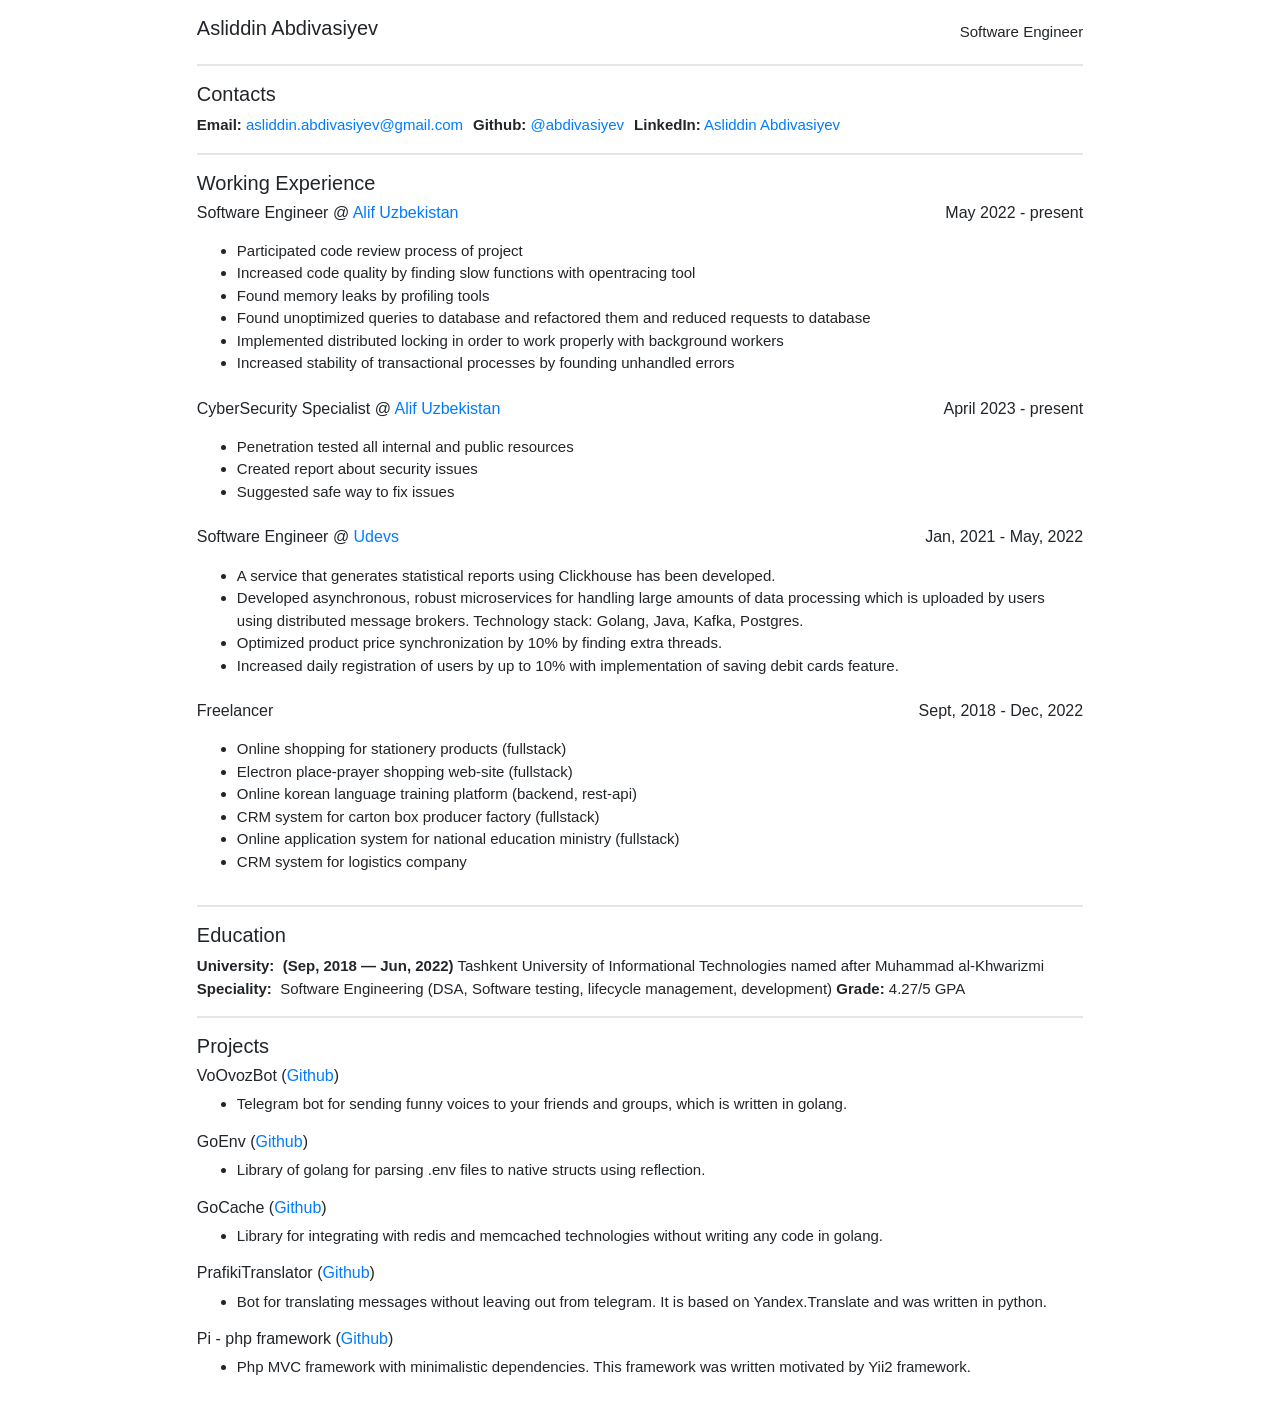
==== commit 242a8c47: "update details" ====
--- a/index.html
+++ b/index.html
@@ -1,350 +1,369 @@
 <!DOCTYPE html>
 <html lang="en">
-  <head>
-    <meta charset="UTF-8" />
-    <meta http-equiv="X-UA-Compatible" content="IE=edge" />
-    <meta name="viewport" content="width=device-width, initial-scale=1.0" />
+<head>
+    <meta charset="UTF-8"/>
+    <meta http-equiv="X-UA-Compatible" content="IE=edge"/>
+    <meta name="viewport" content="width=device-width, initial-scale=1.0"/>
 
     <link
-      rel="stylesheet"
-      href="https://maxcdn.bootstrapcdn.com/bootstrap/4.0.0/css/bootstrap.min.css"
-      integrity="sha384-Gn5384xqQ1aoWXA+058RXPxPg6fy4IWvTNh0E263XmFcJlSAwiGgFAW/dAiS6JXm"
-      crossorigin="anonymous"
+            rel="stylesheet"
+            href="https://maxcdn.bootstrapcdn.com/bootstrap/4.0.0/css/bootstrap.min.css"
+            integrity="sha384-Gn5384xqQ1aoWXA+058RXPxPg6fy4IWvTNh0E263XmFcJlSAwiGgFAW/dAiS6JXm"
+            crossorigin="anonymous"
     />
     <link
-      rel="stylesheet"
-      href="https://cdnjs.cloudflare.com/ajax/libs/font-awesome/6.0.0-beta3/css/all.min.css"
-      integrity="sha512-Fo3rlrZj/k7ujTnHg4CGR2D7kSs0v4LLanw2qksYuRlEzO+tcaEPQogQ0KaoGN26/zrn20ImR1DfuLWnOo7aBA=="
-      crossorigin="anonymous"
-      referrerpolicy="no-referrer"
+            rel="stylesheet"
+            href="https://cdnjs.cloudflare.com/ajax/libs/font-awesome/6.0.0-beta3/css/all.min.css"
+            integrity="sha512-Fo3rlrZj/k7ujTnHg4CGR2D7kSs0v4LLanw2qksYuRlEzO+tcaEPQogQ0KaoGN26/zrn20ImR1DfuLWnOo7aBA=="
+            crossorigin="anonymous"
+            referrerpolicy="no-referrer"
     />
 
     <style>
-      body {
-        font-size: 15px;
-      }
-
-      hr {
-        margin-top: 1rem;
-        margin-bottom: 1rem;
-        border: 0;
-        border-top: 2px solid rgba(0, 0, 0, 0.1);
-      }
-
-      ul {
-        list-style-type: disc;
-      }
+        body {
+            font-size: 15px;
+        }
+
+        hr {
+            margin-top: 1rem;
+            margin-bottom: 1rem;
+            border: 0;
+            border-top: 2px solid rgba(0, 0, 0, 0.1);
+        }
+
+        ul {
+            list-style-type: disc;
+        }
     </style>
     <title>azizovich.uz</title>
-  </head>
-  <body>
-    <div class="container p-4">
-      <div style="width: 80%; margin: auto">
+</head>
+<body>
+<div class="container p-3">
+    <div style="width: 80%; margin: auto">
         <div class="row">
-          <div class="col-12">
-            <div class="row" style="align-items: center">
-              <div class="col-6">
-                <h5 class="text-left display-5 text-underline">
-                  Asliddin Abdivasiyev
-                </h5>
-              </div>
-              <div class="col-6 text-right">Software Engineer @ AlifTech</div>
-            </div>
-            <hr />
-            <div class="row">
-              <div class="col-12">
-                <h5>Contacts</h5>
-                <div class="row mt-4">
-                  <div class="col-12">
-                    <ul
-                      style="
+            <div class="col-12">
+                <div class="row" style="align-items: center">
+                    <div class="col-6">
+                        <h5 class="text-left display-5 text-underline">
+                            Asliddin Abdivasiyev
+                        </h5>
+                    </div>
+                    <div class="col-6 text-right">Software Engineer</div>
+                </div>
+                <hr/>
+                <div class="row">
+                    <div class="col-12">
+                        <h5>Contacts</h5>
+                        <div class="row mt-2">
+                            <div class="col-12">
+                                <ul
+                                        style="
                         list-style: none;
                         margin: 0;
                         padding: 0;
                         display: flex;
                       "
-                    >
-                      <li>
-                        <b>Email:</b>&nbsp;<span
-                          ><a href="mailto:asliddin.abdivasiyev@gmail.com"
-                            >asliddin.abdivasiyev@gmail.com</a
-                          ></span
-                        >
-                      </li>
-                      <li style="padding-left: 10px">
-                        <b>Github:</b>&nbsp;<span
-                          ><a href="https://github.com/abdivasiyev"
-                            >@abdivasiyev</a
-                          ></span
-                        >
-                      </li>
-                      <li style="padding-left: 10px">
-                        <b>LinkedIn:</b>&nbsp;<span
-                          ><a
-                            href="https://www.linkedin.com/in/asliddin-abdivasiyev/"
-                            >Asliddin Abdivasiyev</a
-                          ></span
-                        >
-                      </li>
-                    </ul>
-                  </div>
-                </div>
-              </div>
+                                >
+                                    <li>
+                                        <b>Email:</b>&nbsp;<span
+                                    ><a href="mailto:asliddin.abdivasiyev@gmail.com"
+                                    >asliddin.abdivasiyev@gmail.com</a
+                                    ></span
+                                    >
+                                    </li>
+                                    <li style="padding-left: 10px">
+                                        <b>Github:</b>&nbsp;<span
+                                    ><a href="https://github.com/abdivasiyev"
+                                    >@abdivasiyev</a
+                                    ></span
+                                    >
+                                    </li>
+                                    <li style="padding-left: 10px">
+                                        <b>LinkedIn:</b>&nbsp;<span
+                                    ><a
+                                            href="https://www.linkedin.com/in/asliddin-abdivasiyev/"
+                                    >Asliddin Abdivasiyev</a
+                                    ></span
+                                    >
+                                    </li>
+                                </ul>
+                            </div>
+                        </div>
+                    </div>
+                </div>
+                <hr/>
+                <div class="row">
+                    <div class="col-12">
+                        <h5>Working Experience</h5>
+                        <div class="row mt-2">
+                            <div class="col-12">
+                                <div class="row" style="justify-content: space-around">
+                                    <div class="col-6">
+                                        <h6>Software Engineer @ <a href="https://www.linkedin.com/company/73908677/">Alif
+                                            Uzbekistan</a></h6>
+                                    </div>
+                                    <div class="col-6 text-right">
+                                        <h6>May 2022 - present</h6>
+                                    </div>
+                                </div>
+                            </div>
+                            <div class="col-12">
+                                <ul style="margin-top: 10px">
+                                    <li>
+                                        Participated code review process of project
+                                    </li>
+                                    <li>
+                                        Increased code quality by finding slow functions with opentracing tool
+                                    </li>
+                                    <li>
+                                        Found memory leaks by profiling tools
+                                    </li>
+                                    <li>
+                                        Found unoptimized queries to database and refactored them and reduced requests
+                                        to database
+                                    </li>
+                                    <li>
+                                        Implemented distributed locking in order to work properly with background
+                                        workers
+                                    </li>
+                                    <li>
+                                        Increased stability of transactional processes by founding unhandled errors
+                                    </li>
+                                </ul>
+                            </div>
+                        </div>
+                        <div class="row mt-2">
+                            <div class="col-12">
+                                <div class="row" style="justify-content: space-around">
+                                    <div class="col-6">
+                                        <h6>CyberSecurity Specialist @ <a href="https://www.linkedin.com/company/73908677/">Alif
+                                            Uzbekistan</a></h6>
+                                    </div>
+                                    <div class="col-6 text-right">
+                                        <h6>April 2023 - present</h6>
+                                    </div>
+                                </div>
+                            </div>
+                            <div class="col-12">
+                                <ul style="margin-top: 10px">
+                                    <li>
+                                        Penetration tested all internal and public resources
+                                    </li>
+                                    <li>
+                                        Created report about security issues
+                                    </li>
+                                    <li>
+                                        Suggested safe way to fix issues
+                                    </li>
+                                </ul>
+                            </div>
+                        </div>
+                        <div class="row mt-2">
+                            <div class="col-12">
+                                <div class="row" style="justify-content: space-around">
+                                    <div class="col-6">
+                                        <h6>Software Engineer @ <a href="https://www.linkedin.com/company/42296767/">Udevs</a></h6>
+                                    </div>
+                                    <div class="col-6 text-right">
+                                        <h6>Jan, 2021 - May, 2022</h6>
+                                    </div>
+                                </div>
+                            </div>
+                            <div class="col-12">
+                                <ul style="margin-top: 10px">
+                                    <li>A service that generates statistical reports using Clickhouse has been
+                                        developed.
+                                    </li>
+                                    <li>Developed asynchronous, robust microservices for handling large amounts of data
+                                        processing which is uploaded by users using distributed message brokers.
+                                        Technology stack: Golang, Java, Kafka, Postgres.
+                                    </li>
+                                    <li>Optimized product price synchronization by 10% by finding extra threads.</li>
+                                    <li>Increased daily registration of users by up to 10% with implementation of saving
+                                        debit cards feature.
+                                    </li>
+                                </ul>
+                            </div>
+                        </div>
+                        <div class="row mt-2">
+                            <div class="col-12">
+                                <div class="row" style="justify-content: space-around">
+                                    <div class="col-6">
+                                        <h6>Freelancer</h6>
+                                    </div>
+                                    <div class="col-6 text-right">
+                                        <h6>Sept, 2018 - Dec, 2022</h6>
+                                    </div>
+                                </div>
+                            </div>
+                            <div class="col-12">
+                                <ul style="margin-top: 10px">
+                                    <li>
+                                        Online shopping for stationery products (fullstack)
+                                    </li>
+                                    <li>
+                                        Electron place-prayer shopping web-site (fullstack)
+                                    </li>
+                                    <li>
+                                        Online korean language training platform (backend,
+                                        rest-api)
+                                    </li>
+                                    <li>
+                                        CRM system for carton box producer factory (fullstack)
+                                    </li>
+                                    <li>
+                                        Online application system for national education ministry (fullstack)
+                                    </li>
+                                    <li>CRM system for logistics company</li>
+                                </ul>
+                            </div>
+                        </div>
+                    </div>
+                </div>
+                <hr/>
+                <div class="row">
+                    <div class="col-12">
+                        <h5>Education</h5>
+                        <div class="row mt-2">
+                            <div class="col-12">
+                                <b>University:</b>&nbsp;
+                                <span>
+                                    <b>(Sep, 2018&nbsp;—&nbsp;Jun, 2022)</b> Tashkent University of Informational Technologies named after Muhammad al-Khwarizmi
+                                </span>
+                                <br/>
+                                <b>Speciality:</b>&nbsp;
+                                <span>Software Engineering (DSA, Software testing, lifecycle
+                      management, development)</span>
+                                <span><b>Grade:</b> 4.27/5 GPA</span>
+                            </div>
+                        </div>
+                    </div>
+                </div>
+                <hr/>
+                <div class="row">
+                    <div class="col-12">
+                        <h5>Projects</h5>
+                        <div class="row mt-2">
+                            <div class="col-12">
+                                <h6>
+                                    VoOvozBot (<a
+                                        href="https://github.com/abdivasiyev/voovozbot"
+                                >Github</a
+                                >)
+                                </h6>
+                                <ul>
+                                    <li>
+                                        Telegram bot for sending funny voices to your friends
+                                        and groups, which is written in golang.
+                                    </li>
+                                </ul>
+                            </div>
+                            <div class="col-12">
+                                <h6>
+                                    GoEnv (<a href="https://github.com/abdivasiyev/goenv"
+                                >Github</a
+                                >)
+                                </h6>
+                                <ul>
+                                    <li>
+                                        Library of golang for parsing .env files to native
+                                        structs using reflection.
+                                    </li>
+                                </ul>
+                            </div>
+                            <div class="col-12">
+                                <h6>
+                                    GoCache (<a href="https://github.com/abdivasiyev/gocache"
+                                >Github</a
+                                >)
+                                </h6>
+                                <ul>
+                                    <li>
+                                        Library for integrating with redis and memcached
+                                        technologies without writing any code in golang.
+                                    </li>
+                                </ul>
+                            </div>
+                            <div class="col-12">
+                                <h6>
+                                    PrafikiTranslator (<a
+                                        href="https://github.com/abdivasiyev/prafiki_translator"
+                                >Github</a
+                                >)
+                                </h6>
+                                <ul>
+                                    <li>
+                                        Bot for translating messages without leaving out from
+                                        telegram. It is based on Yandex.Translate and was
+                                        written in python.
+                                    </li>
+                                </ul>
+                            </div>
+                            <div class="col-12">
+                                <h6>
+                                    Pi - php framework (<a
+                                        href="https://github.com/abdivasiyev/Pi"
+                                >Github</a
+                                >)
+                                </h6>
+                                <ul>
+                                    <li>
+                                        Php MVC framework with minimalistic dependencies. This
+                                        framework was written motivated by Yii2 framework.
+                                    </li>
+                                </ul>
+                            </div>
+                        </div>
+                    </div>
+                </div>
             </div>
-            <hr />
-            <div class="row">
-              <div class="col-12">
-                <h5>Working Experience</h5>
-                <div class="row mt-4">
-                  <div class="col-12">
-                    <div class="row" style="justify-content: space-around">
-                      <div class="col-6">
-                        <h6>Software Engineer @ AlifTech</h6>
-                      </div>
-                      <div class="col-6 text-right">
-                        <h6>May, 2022 - present</h6>
-                      </div>
-                    </div>
-                  </div>
-                  <div class="col-12">
-                    <ul style="margin-top: 10px">
-                      <li>
-                        By refactoring codebase with clean code methodologies
-                        readability of source code increased 10%
-                      </li>
-                      <li>
-                        By optimizing huge postgres queries performance grows up
-                        to 5%
-                      </li>
-                      <li>
-                        Added nats subscribers for handling long runnable
-                        methods
-                      </li>
-                    </ul>
-                  </div>
-                </div>
-                <div class="row mt-4">
-                  <div class="col-12">
-                    <div class="row" style="justify-content: space-around">
-                      <div class="col-6">
-                        <h6>Software Engineer @ Udevs LLC</h6>
-                      </div>
-                      <div class="col-6 text-right">
-                        <h6>Jan, 2021 - May, 2022</h6>
-                      </div>
-                    </div>
-                  </div>
-                  <div class="col-12">
-                    <ul style="margin-top: 10px">
-                      <li>
-                        By implementing clickhouse database, shops and products
-                        statistical reports generation increased by 20%
-                      </li>
-                      <li>
-                        By finding excel file reading memory leak, performance
-                        of product creation increased by about 30% (used pprof
-                        tool for analysing performance)
-                      </li>
-                      <li>
-                        By implementing batch jobs, product price
-                        synchronization process with external warehouse service
-                        reached to 80% stability
-                      </li>
-                      <li>
-                        By fixing data race between payment service and our
-                        service webhook, transaction flow became 90% stable
-                      </li>
-                      <li>
-                        Increased daily registration of users by up to 10% with
-                        implementation of saving debit cards feature.
-                      </li>
-                      <li>
-                        By adding indexes to more readable columns of tables
-                        read performance grew up to 5%.
-                      </li>
-                    </ul>
-                  </div>
-                </div>
-                <div class="row mt-4">
-                  <div class="col-12">
-                    <div class="row" style="justify-content: space-around">
-                      <div class="col-6">
-                        <h6>Freelancer</h6>
-                      </div>
-                      <div class="col-6 text-right">
-                        <h6>Sept, 2018 - Dec, 2022</h6>
-                      </div>
-                    </div>
-                  </div>
-                  <div class="col-12">
-                    <ul style="margin-top: 10px">
-                      <li>
-                        Online shopping for stationery products (fullstack)
-                      </li>
-                      <li>
-                        Electron place-prayer shopping web-site (fullstack)
-                      </li>
-                      <li>
-                        Online korean language training platform (backend,
-                        rest-api)
-                      </li>
-                      <li>
-                        CRM system for carton box producer factory (fullstack)
-                      </li>
-                      <li>
-                        Online application system for national education
-                        ministry (fullstack)
-                      </li>
-                      <li>CRM system for logistics company</li>
-                    </ul>
-                  </div>
-                </div>
-              </div>
-            </div>
-            <hr />
-            <div class="row">
-              <div class="col-12">
-                <h5>Education</h5>
-                <div class="row mt-4">
-                  <div class="col-12">
-                    <b>University:</b>&nbsp;
-                    <span>
-                      Tashkent University of Informational Technologies named
-                      after Muhammad al-Khwarizmi <b>(Sep, 2018&nbsp;—&nbsp;Jun, 2022)</b>
-                    </span>
-                    <br />
-                    <b>Speciality:</b>&nbsp;
-                    <span
-                      >Software Engineering (DSA, Software testing, lifecycle
-                      management, development)</span
-                    >
-                  </div>
-                </div>
-              </div>
-            </div>
-            <hr />
-            <div class="row">
-              <div class="col-12">
-                <h5>Projects</h5>
-                <div class="row mt-4">
-                  <div class="col-12">
-                    <h6>
-                      VoOvozBot (<a
-                        href="https://github.com/abdivasiyev/voovozbot"
-                        >Github</a
-                      >)
-                    </h6>
-                    <ul>
-                      <li>
-                        Telegram bot for sending funny voices to your friends
-                        and groups, which is written in golang.
-                      </li>
-                    </ul>
-                  </div>
-                  <div class="col-12">
-                    <h6>
-                      GoEnv (<a href="https://github.com/abdivasiyev/goenv"
-                        >Github</a
-                      >)
-                    </h6>
-                    <ul>
-                      <li>
-                        Library of golang for parsing .env files to native
-                        structs using reflection.
-                      </li>
-                    </ul>
-                  </div>
-                  <div class="col-12">
-                    <h6>
-                      GoCache (<a href="https://github.com/abdivasiyev/gocache"
-                        >Github</a
-                      >)
-                    </h6>
-                    <ul>
-                      <li>
-                        Library for integrating with redis and memcached
-                        technologies without writing any code in golang.
-                      </li>
-                    </ul>
-                  </div>
-                  <div class="col-12">
-                    <h6>
-                      PrafikiTranslator (<a
-                        href="https://github.com/abdivasiyev/prafiki_translator"
-                        >Github</a
-                      >)
-                    </h6>
-                    <ul>
-                      <li>
-                        Bot for translating messages without leaving out from
-                        telegram. It is based on Yandex.Translate and was
-                        written in python.
-                      </li>
-                    </ul>
-                  </div>
-                  <div class="col-12">
-                    <h6>
-                      Pi - php framework (<a
-                        href="https://github.com/abdivasiyev/Pi"
-                        >Github</a
-                      >)
-                    </h6>
-                    <ul>
-                      <li>
-                        Php MVC framework with minimalistic dependencies. This
-                        framework was written motivated by Yii2 framework.
-                      </li>
-                    </ul>
-                  </div>
-                </div>
-              </div>
-            </div>
-          </div>
         </div>
-      </div>
     </div>
-    <!-- Yandex.Metrika counter -->
-    <script type="text/javascript">
-      (function (m, e, t, r, i, k, a) {
+</div>
+<!-- Yandex.Metrika counter -->
+<script type="text/javascript">
+    (function (m, e, t, r, i, k, a) {
         m[i] =
-          m[i] ||
-          function () {
-            (m[i].a = m[i].a || []).push(arguments);
-          };
+            m[i] ||
+            function () {
+                (m[i].a = m[i].a || []).push(arguments);
+            };
         m[i].l = 1 * new Date();
         for (var j = 0; j < document.scripts.length; j++) {
-          if (document.scripts[j].src === r) {
-            return;
-          }
+            if (document.scripts[j].src === r) {
+                return;
+            }
         }
         (k = e.createElement(t)),
-          (a = e.getElementsByTagName(t)[0]),
-          (k.async = 1),
-          (k.src = r),
-          a.parentNode.insertBefore(k, a);
-      })(
+            (a = e.getElementsByTagName(t)[0]),
+            (k.async = 1),
+            (k.src = r),
+            a.parentNode.insertBefore(k, a);
+    })(
         window,
         document,
         "script",
         "https://mc.yandex.ru/metrika/tag.js",
         "ym"
-      );
-
-      ym(91617122, "init", {
+    );
+
+    ym(91617122, "init", {
         clickmap: true,
         trackLinks: true,
         accurateTrackBounce: true,
         webvisor: true,
-      });
-    </script>
-    <noscript
-      ><div>
+    });
+</script>
+<noscript
+>
+    <div>
         <img
-          src="https://mc.yandex.ru/watch/91617122"
-          style="position: absolute; left: -9999px"
-          alt=""
+                src="https://mc.yandex.ru/watch/91617122"
+                style="position: absolute; left: -9999px"
+                alt=""
         /></div
-    ></noscript>
-    <!-- /Yandex.Metrika counter -->
-  </body>
+    >
+</noscript>
+<!-- /Yandex.Metrika counter -->
+</body>
 </html>
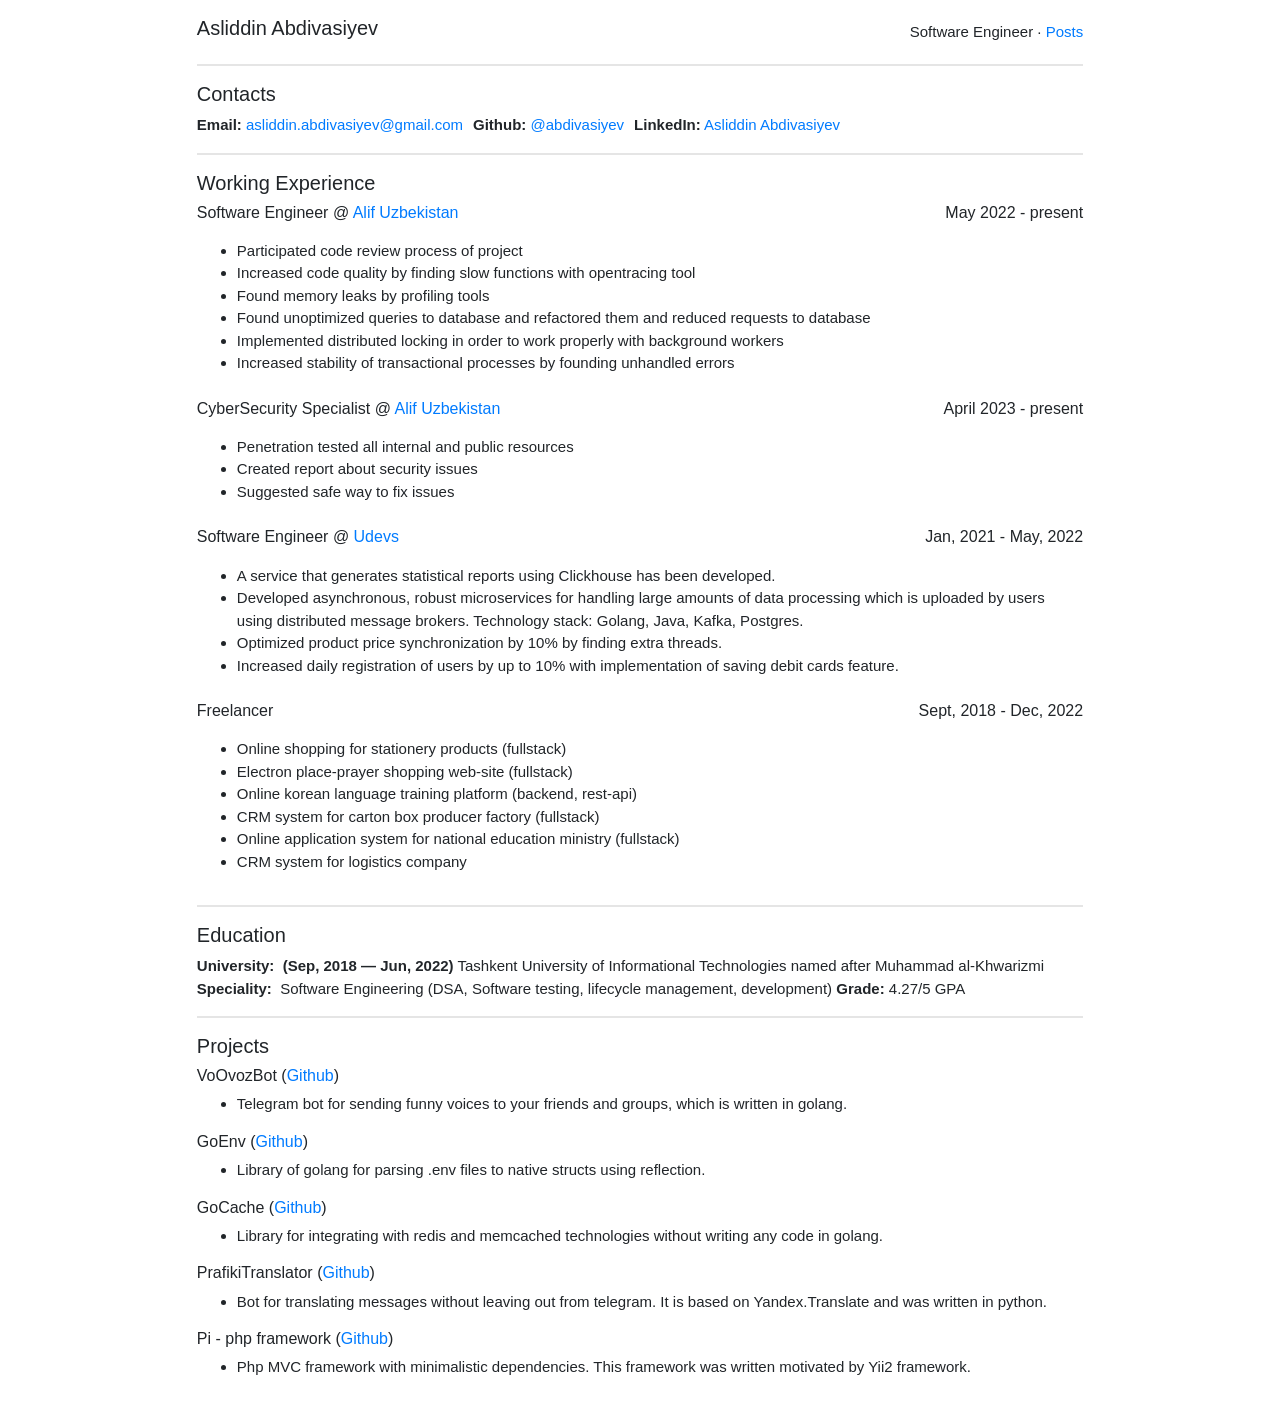
==== commit 57b94d2d: "feat: add /posts and first "Hello World" post" ====
--- a/index.html
+++ b/index.html
@@ -48,7 +48,9 @@
                             Asliddin Abdivasiyev
                         </h5>
                     </div>
-                    <div class="col-6 text-right">Software Engineer</div>
+                    <div class="col-6 text-right">
+                        Software Engineer&nbsp;&middot;&nbsp;<a href="/posts/">Posts</a>
+                    </div>
                 </div>
                 <hr/>
                 <div class="row">
